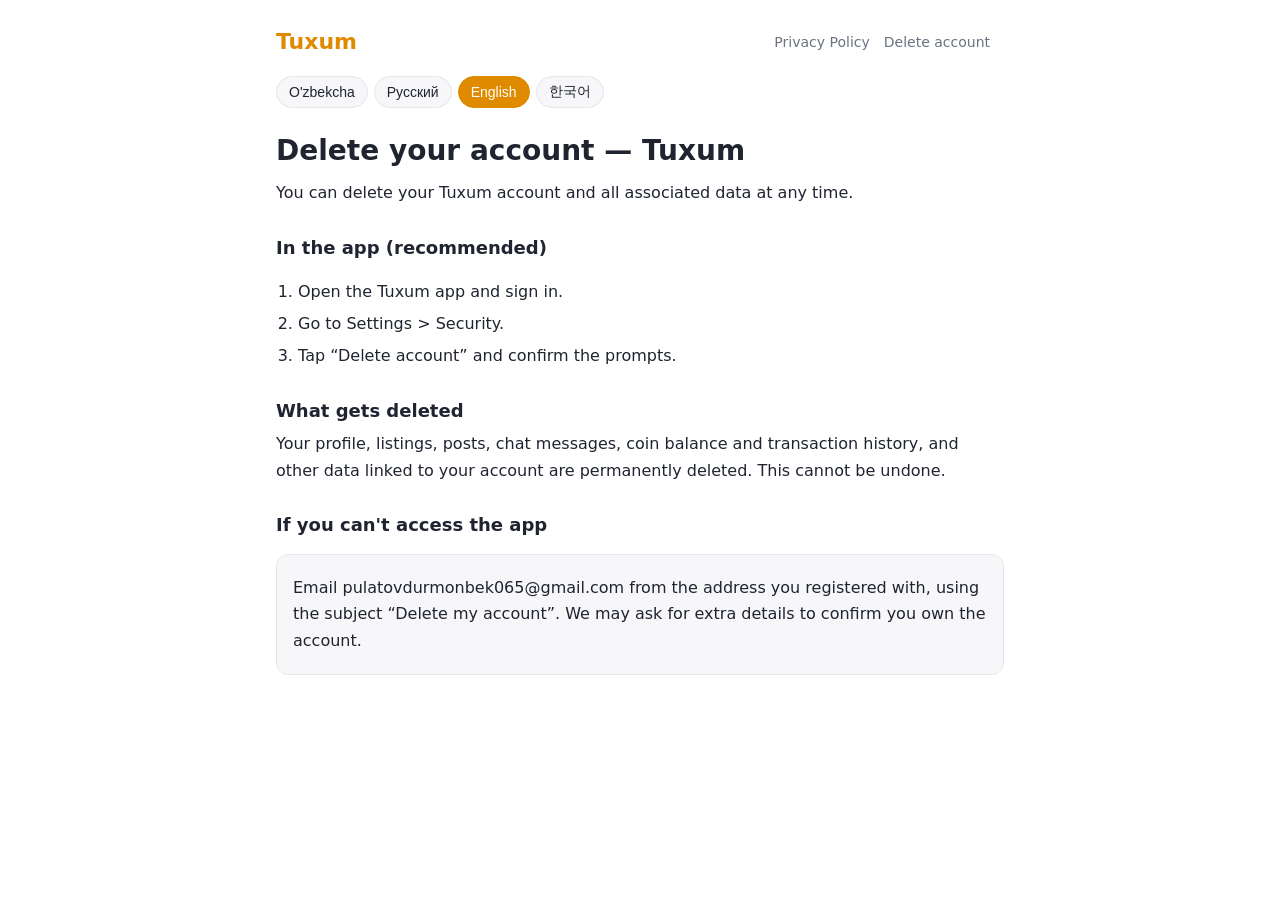
==== delete-account.html @ 59f4dc7a "Add files via upload" ====
<!doctype html>
<html lang="en">
<head>
<meta charset="utf-8">
<meta name="viewport" content="width=device-width,initial-scale=1">
<title>Tuxum — Delete account</title>
<meta name="robots" content="index,follow">
<style>
:root{--bg:#ffffff;--fg:#1f2430;--muted:#6b7280;--accent:#e08a00;--card:#f7f7f9;--line:#e5e7eb}
@media (prefers-color-scheme: dark){:root{--bg:#14161b;--fg:#e8eaf0;--muted:#9aa1b0;--accent:#f0a020;--card:#1c1f26;--line:#2a2e38}}
*{box-sizing:border-box}
body{margin:0;background:var(--bg);color:var(--fg);font:16px/1.65 system-ui,-apple-system,"Segoe UI",Roboto,"Noto Sans",sans-serif}
main{max-width:760px;margin:0 auto;padding:24px 16px 64px}
header{display:flex;align-items:center;justify-content:space-between;gap:12px;flex-wrap:wrap;margin-bottom:8px}
.brand{font-weight:800;font-size:22px;color:var(--accent)}
nav a{margin-right:14px;color:var(--muted);text-decoration:none;font-size:14px}
nav a:hover{color:var(--accent)}
.langs{display:flex;gap:6px;flex-wrap:wrap;margin:16px 0 8px}
.langs button{border:1px solid var(--line);background:var(--card);color:var(--fg);padding:6px 12px;border-radius:999px;cursor:pointer;font-size:14px}
.langs button[aria-pressed=true]{background:var(--accent);border-color:var(--accent);color:#fff}
h1{font-size:28px;margin:20px 0 4px}
h2{font-size:18px;margin:26px 0 4px}
p{margin:6px 0}
.muted{color:var(--muted);font-size:14px}
.card{background:var(--card);border:1px solid var(--line);border-radius:12px;padding:14px 16px;margin:14px 0}
ol{padding-left:22px} li{margin:6px 0}
[hidden]{display:none!important}
</style>
</head>
<body>
<main>
<header>
  <div class="brand">Tuxum</div>
  <nav><a href="index.html">Privacy Policy</a><a href="delete-account.html">Delete account</a></nav>
</header>
<div class="langs"><button id="btn-uz" type="button" aria-pressed="false">O'zbekcha</button><button id="btn-ru" type="button" aria-pressed="false">Русский</button><button id="btn-en" type="button" aria-pressed="false">English</button><button id="btn-ko" type="button" aria-pressed="false">한국어</button></div>
<section id="lang-uz" lang="uz" hidden>
<h1>Hisobni o&#x27;chirish — Tuxum</h1>
<p>Tuxum hisobingizni va unga bog&#x27;liq barcha ma&#x27;lumotlarni istalgan vaqt o&#x27;chirishingiz mumkin.</p>
<h2>Ilova orqali (tavsiya etiladi)</h2>
<ol><li>Tuxum ilovasini oching va hisobingizga kiring.</li><li>Sozlamalar &gt; Xavfsizlik bo&#x27;limiga o&#x27;ting.</li><li>«Hisobni o&#x27;chirish» tugmasini bosing va so&#x27;rovlarni tasdiqlang.</li></ol>
<h2>O&#x27;chiriladigan ma&#x27;lumotlar</h2>
<p>Profil, e&#x27;lonlar, postlar, chat xabarlari, tanga balansi va tranzaksiyalar tarixi va hisobga bog&#x27;liq boshqa ma&#x27;lumotlar butunlay o&#x27;chiriladi. Bu amalni ortga qaytarib bo&#x27;lmaydi.</p>
<h2>Ilovaga kira olmasangiz</h2>
<div class="card"><p>Ro&#x27;yxatdan o&#x27;tgan email manzilingizdan pulatovdurmonbek065@gmail.com manziliga «Hisobni o&#x27;chirish» mavzusi bilan xat yuboring. Hisob egasi ekaningizni tasdiqlash uchun qo&#x27;shimcha ma&#x27;lumot so&#x27;rashimiz mumkin.</p></div>
</section>
<section id="lang-ru" lang="ru" hidden>
<h1>Удаление аккаунта — Tuxum</h1>
<p>Вы можете в любой момент удалить свой аккаунт Tuxum и все связанные с ним данные.</p>
<h2>Через приложение (рекомендуется)</h2>
<ol><li>Откройте приложение Tuxum и войдите в аккаунт.</li><li>Перейдите в Настройки &gt; Безопасность.</li><li>Нажмите «Удалить аккаунт» и подтвердите действие.</li></ol>
<h2>Какие данные удаляются</h2>
<p>Профиль, объявления, посты, сообщения в чате, баланс монет и история транзакций, а также другие данные, связанные с аккаунтом, удаляются безвозвратно. Это действие нельзя отменить.</p>
<h2>Если нет доступа к приложению</h2>
<div class="card"><p>Отправьте письмо с зарегистрированного адреса электронной почты на pulatovdurmonbek065@gmail.com с темой «Удалить аккаунт». Мы можем запросить дополнительные сведения для подтверждения, что вы владелец аккаунта.</p></div>
</section>
<section id="lang-en" lang="en" hidden>
<h1>Delete your account — Tuxum</h1>
<p>You can delete your Tuxum account and all associated data at any time.</p>
<h2>In the app (recommended)</h2>
<ol><li>Open the Tuxum app and sign in.</li><li>Go to Settings &gt; Security.</li><li>Tap “Delete account” and confirm the prompts.</li></ol>
<h2>What gets deleted</h2>
<p>Your profile, listings, posts, chat messages, coin balance and transaction history, and other data linked to your account are permanently deleted. This cannot be undone.</p>
<h2>If you can&#x27;t access the app</h2>
<div class="card"><p>Email pulatovdurmonbek065@gmail.com from the address you registered with, using the subject “Delete my account”. We may ask for extra details to confirm you own the account.</p></div>
</section>
<section id="lang-ko" lang="ko" hidden>
<h1>계정 삭제 — Tuxum</h1>
<p>Tuxum 계정과 관련된 모든 데이터를 언제든지 삭제할 수 있습니다.</p>
<h2>앱에서 삭제 (권장)</h2>
<ol><li>Tuxum 앱을 열고 로그인합니다.</li><li>설정 &gt; 보안으로 이동합니다.</li><li>“계정 삭제”를 누르고 안내에 따라 확인합니다.</li></ol>
<h2>삭제되는 데이터</h2>
<p>프로필, 게시물, 채팅 메시지, 코인 잔액 및 거래 내역 등 계정과 연결된 데이터가 영구적으로 삭제됩니다. 이 작업은 되돌릴 수 없습니다.</p>
<h2>앱에 접근할 수 없는 경우</h2>
<div class="card"><p>가입에 사용한 이메일 주소로 pulatovdurmonbek065@gmail.com 에 “계정 삭제” 제목으로 메일을 보내 주세요. 본인 확인을 위해 추가 정보를 요청할 수 있습니다.</p></div>
</section>
</main>
<script>
(function(){
  var langs=['uz','ru','en','ko'];
  var q=new URLSearchParams(location.search).get('lang');
  var nav=(navigator.language||'en').slice(0,2).toLowerCase();
  var cur=langs.indexOf(q)>-1?q:(langs.indexOf(nav)>-1?nav:'en');
  function show(l){
    document.documentElement.lang=l;
    langs.forEach(function(x){
      var s=document.getElementById('lang-'+x); if(s) s.hidden=(x!==l);
      var b=document.getElementById('btn-'+x); if(b) b.setAttribute('aria-pressed', x===l?'true':'false');
    });
  }
  langs.forEach(function(x){
    var b=document.getElementById('btn-'+x);
    if(b) b.addEventListener('click',function(){show(x)});
  });
  show(cur);
})();
</script>
</body>
</html>
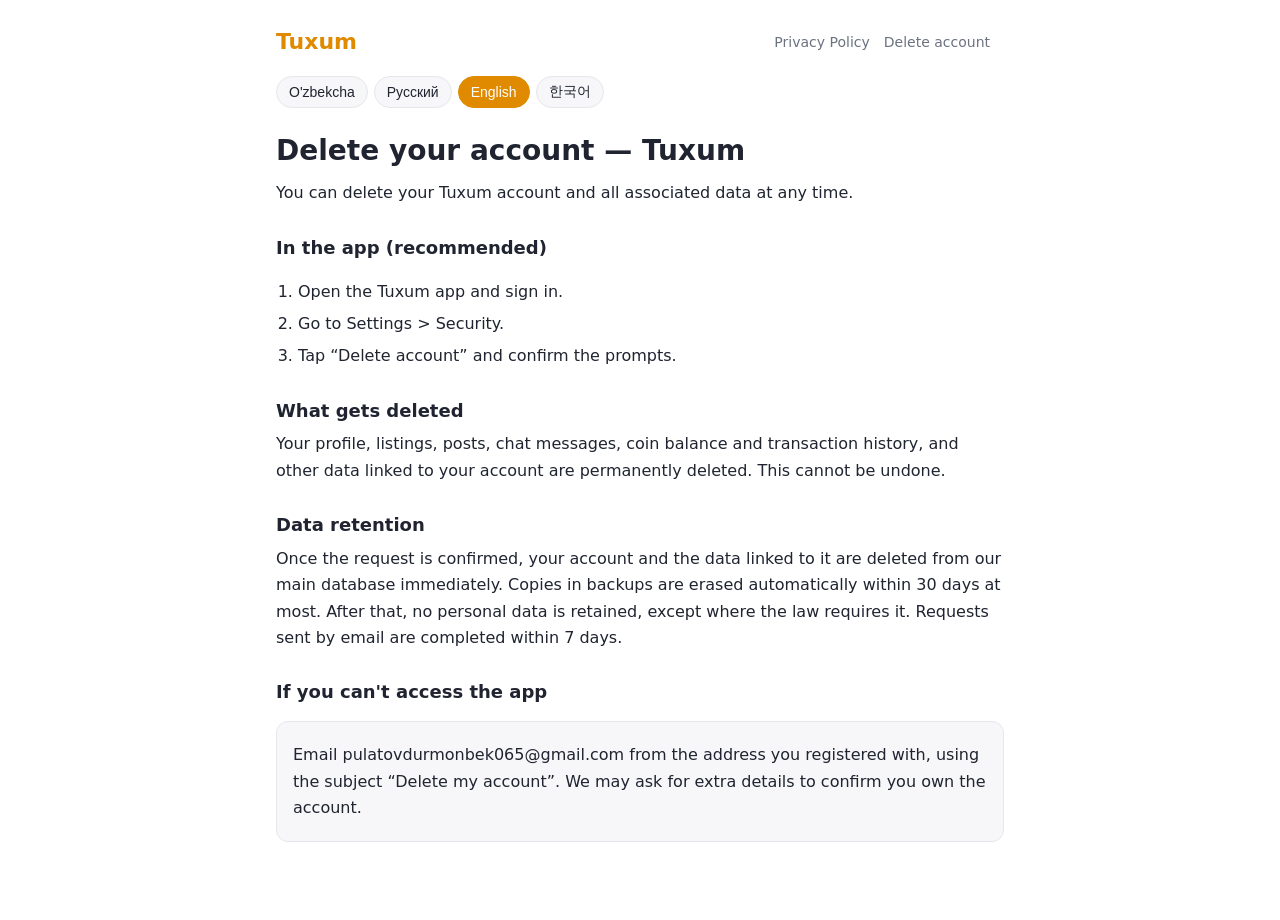
==== commit 37776bf1: "Add files via upload" ====
--- a/delete-account.html
+++ b/delete-account.html
@@ -41,6 +41,8 @@
 <ol><li>Tuxum ilovasini oching va hisobingizga kiring.</li><li>Sozlamalar &gt; Xavfsizlik bo&#x27;limiga o&#x27;ting.</li><li>«Hisobni o&#x27;chirish» tugmasini bosing va so&#x27;rovlarni tasdiqlang.</li></ol>
 <h2>O&#x27;chiriladigan ma&#x27;lumotlar</h2>
 <p>Profil, e&#x27;lonlar, postlar, chat xabarlari, tanga balansi va tranzaksiyalar tarixi va hisobga bog&#x27;liq boshqa ma&#x27;lumotlar butunlay o&#x27;chiriladi. Bu amalni ortga qaytarib bo&#x27;lmaydi.</p>
+<h2>Ma&#x27;lumotlar qancha saqlanadi</h2>
+<p>So&#x27;rov tasdiqlangach, hisobingiz va unga bog&#x27;liq ma&#x27;lumotlar asosiy bazadan darhol o&#x27;chiriladi. Zaxira nusxalardagi ma&#x27;lumotlar ko&#x27;pi bilan 30 kun ichida avtomatik o&#x27;chib ketadi. Shundan keyin hech qanday shaxsiy ma&#x27;lumot saqlanmaydi, qonun talab qilgan holatlar bundan mustasno. Email orqali yuborilgan so&#x27;rovlar 7 kun ichida bajariladi.</p>
 <h2>Ilovaga kira olmasangiz</h2>
 <div class="card"><p>Ro&#x27;yxatdan o&#x27;tgan email manzilingizdan pulatovdurmonbek065@gmail.com manziliga «Hisobni o&#x27;chirish» mavzusi bilan xat yuboring. Hisob egasi ekaningizni tasdiqlash uchun qo&#x27;shimcha ma&#x27;lumot so&#x27;rashimiz mumkin.</p></div>
 </section>
@@ -51,16 +53,20 @@
 <ol><li>Откройте приложение Tuxum и войдите в аккаунт.</li><li>Перейдите в Настройки &gt; Безопасность.</li><li>Нажмите «Удалить аккаунт» и подтвердите действие.</li></ol>
 <h2>Какие данные удаляются</h2>
 <p>Профиль, объявления, посты, сообщения в чате, баланс монет и история транзакций, а также другие данные, связанные с аккаунтом, удаляются безвозвратно. Это действие нельзя отменить.</p>
+<h2>Сроки хранения данных</h2>
+<p>После подтверждения запроса аккаунт и связанные с ним данные сразу удаляются из основной базы данных. Данные в резервных копиях автоматически удаляются в течение 30 дней. После этого никакие персональные данные не хранятся, за исключением случаев, предусмотренных законом. Запросы по email выполняются в течение 7 дней.</p>
 <h2>Если нет доступа к приложению</h2>
 <div class="card"><p>Отправьте письмо с зарегистрированного адреса электронной почты на pulatovdurmonbek065@gmail.com с темой «Удалить аккаунт». Мы можем запросить дополнительные сведения для подтверждения, что вы владелец аккаунта.</p></div>
 </section>
-<section id="lang-en" lang="en" hidden>
+<section id="lang-en" lang="en">
 <h1>Delete your account — Tuxum</h1>
 <p>You can delete your Tuxum account and all associated data at any time.</p>
 <h2>In the app (recommended)</h2>
 <ol><li>Open the Tuxum app and sign in.</li><li>Go to Settings &gt; Security.</li><li>Tap “Delete account” and confirm the prompts.</li></ol>
 <h2>What gets deleted</h2>
 <p>Your profile, listings, posts, chat messages, coin balance and transaction history, and other data linked to your account are permanently deleted. This cannot be undone.</p>
+<h2>Data retention</h2>
+<p>Once the request is confirmed, your account and the data linked to it are deleted from our main database immediately. Copies in backups are erased automatically within 30 days at most. After that, no personal data is retained, except where the law requires it. Requests sent by email are completed within 7 days.</p>
 <h2>If you can&#x27;t access the app</h2>
 <div class="card"><p>Email pulatovdurmonbek065@gmail.com from the address you registered with, using the subject “Delete my account”. We may ask for extra details to confirm you own the account.</p></div>
 </section>
@@ -71,6 +77,8 @@
 <ol><li>Tuxum 앱을 열고 로그인합니다.</li><li>설정 &gt; 보안으로 이동합니다.</li><li>“계정 삭제”를 누르고 안내에 따라 확인합니다.</li></ol>
 <h2>삭제되는 데이터</h2>
 <p>프로필, 게시물, 채팅 메시지, 코인 잔액 및 거래 내역 등 계정과 연결된 데이터가 영구적으로 삭제됩니다. 이 작업은 되돌릴 수 없습니다.</p>
+<h2>데이터 보관 기간</h2>
+<p>요청이 확인되면 계정과 관련 데이터는 기본 데이터베이스에서 즉시 삭제됩니다. 백업에 있는 데이터는 최대 30일 이내에 자동으로 삭제됩니다. 그 이후에는 법률상 요구되는 경우를 제외하고 어떤 개인정보도 보관하지 않습니다. 이메일로 접수된 요청은 7일 이내에 처리됩니다.</p>
 <h2>앱에 접근할 수 없는 경우</h2>
 <div class="card"><p>가입에 사용한 이메일 주소로 pulatovdurmonbek065@gmail.com 에 “계정 삭제” 제목으로 메일을 보내 주세요. 본인 확인을 위해 추가 정보를 요청할 수 있습니다.</p></div>
 </section>
